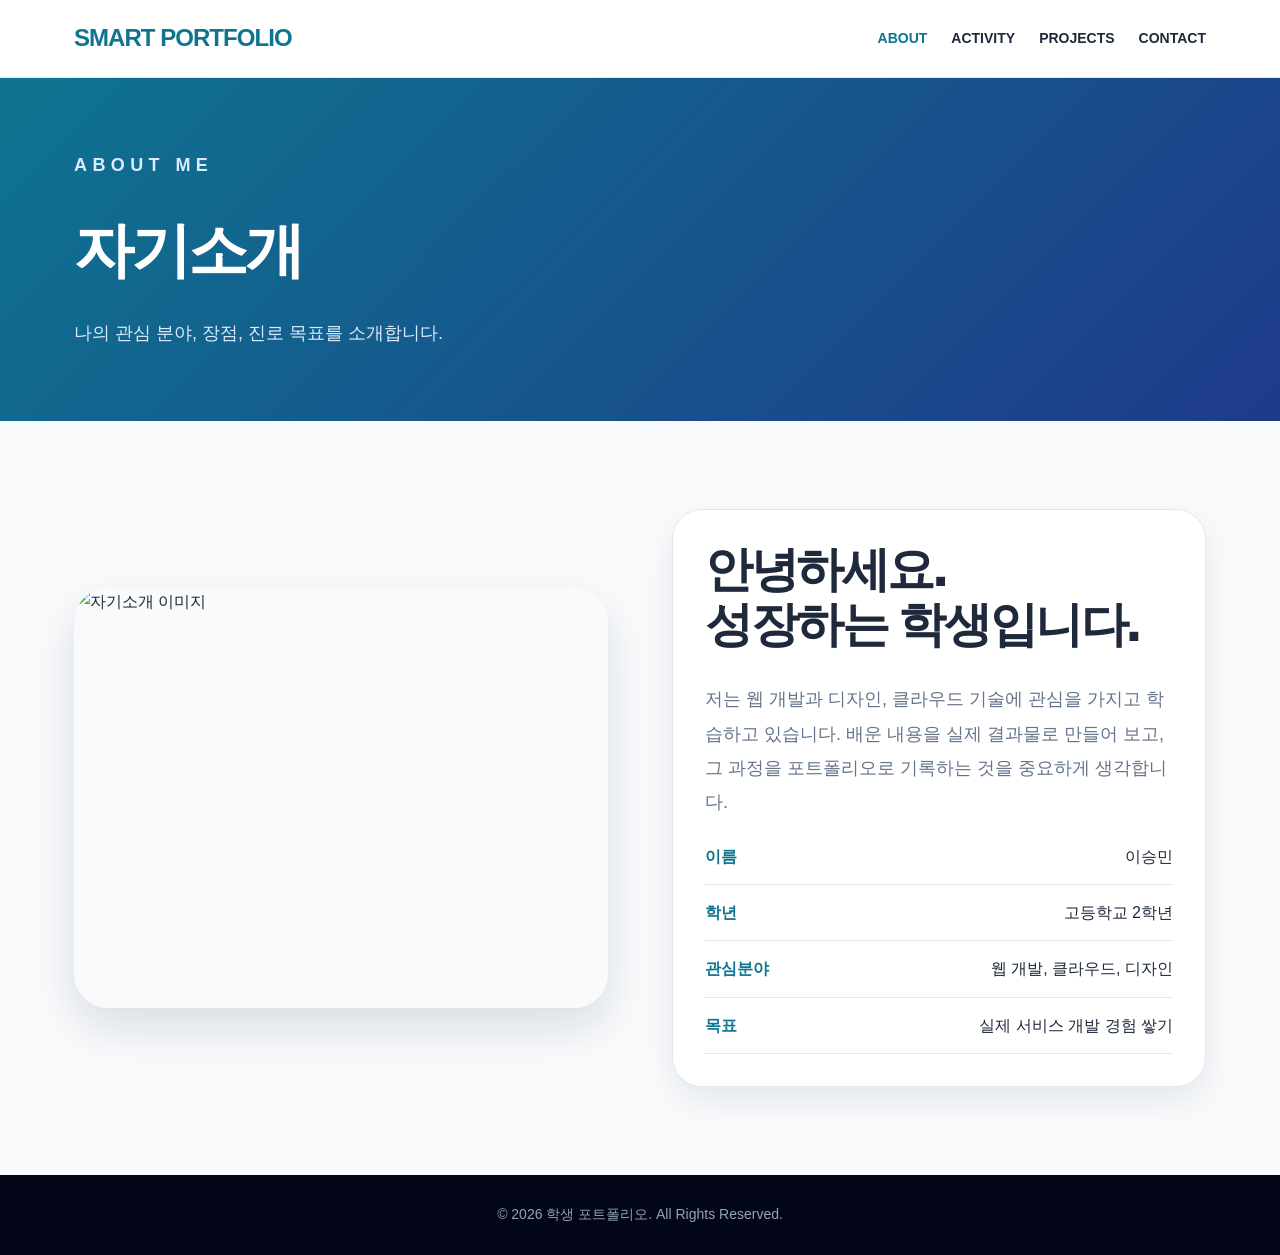
==== about.html @ fb825876 "Add files via upload" ====
<!DOCTYPE html>
<html lang="ko">
<head>
  <meta charset="UTF-8" />
  <meta name="viewport" content="width=device-width, initial-scale=1.0" />
  <title>자기소개 | 학생 포트폴리오</title>
  <link rel="stylesheet" href="css/style.css" />
</head>
<body>
  <header>
  <nav class="nav">
    <a href="index.html" class="logo">SMART PORTFOLIO</a>
    <ul class="menu">
      <li><a href="about.html" class="active">ABOUT</a></li>
      <li><a href="activity.html" class="">ACTIVITY</a></li>
      <li><a href="projects.html" class="">PROJECTS</a></li>
      <li><a href="contact.html" class="">CONTACT</a></li>
    </ul>
  </nav>
</header>
  <div class="page-title">
    <div class="page-title-inner">
      <p class="eyebrow">About Me</p>
      <h1>자기소개</h1>
      <p>나의 관심 분야, 장점, 진로 목표를 소개합니다.</p>
    </div>
  </div>

  <main>
    <section class="two-grid">
      <div class="detail-image">
        <img src="https://images.unsplash.com/photo-1522202176988-66273c2fd55f?q=80&w=1200&auto=format&fit=crop" alt="자기소개 이미지">
      </div>
      <div class="card">
        <h2 class="section-title">안녕하세요.<br>성장하는 학생입니다.</h2>
        <p class="lead">
          저는 웹 개발과 디자인, 클라우드 기술에 관심을 가지고 학습하고 있습니다. 배운 내용을 실제 결과물로 만들어 보고, 그 과정을 포트폴리오로 기록하는 것을 중요하게 생각합니다.
        </p>
        <div class="info-list">
          <div class="info-item"><strong>이름</strong><span>이승민</span></div>
          <div class="info-item"><strong>학년</strong><span>고등학교 2학년</span></div>
          <div class="info-item"><strong>관심분야</strong><span>웹 개발, 클라우드, 디자인</span></div>
          <div class="info-item"><strong>목표</strong><span>실제 서비스 개발 경험 쌓기</span></div>
        </div>
      </div>
    </section>
  </main>
  <footer>
  © 2026 학생 포트폴리오. All Rights Reserved.
</footer>
</body>
</html>
---- css/style.css ----
* {
  box-sizing: border-box;
  margin: 0;
  padding: 0;
}

html {
  scroll-behavior: smooth;
}

body {
  font-family: "Noto Sans KR", "Pretendard", Arial, sans-serif;
  background: #f8fafc;
  color: #1e293b;
  line-height: 1.7;
}

a {
  color: inherit;
  text-decoration: none;
}

img {
  display: block;
  width: 100%;
}

header {
  position: sticky;
  top: 0;
  z-index: 50;
  background: rgba(255, 255, 255, 0.88);
  backdrop-filter: blur(14px);
  border-bottom: 1px solid #e2e8f0;
}

.nav {
  max-width: 1180px;
  margin: 0 auto;
  padding: 18px 24px;
  display: flex;
  justify-content: space-between;
  align-items: center;
  gap: 24px;
}

.logo {
  font-size: 24px;
  font-weight: 900;
  color: #0e7490;
  letter-spacing: -0.04em;
}

.menu {
  display: flex;
  gap: 24px;
  list-style: none;
  font-size: 14px;
  font-weight: 800;
}

.menu a:hover,
.menu a.active {
  color: #0e7490;
}

.hero {
  position: relative;
  overflow: hidden;
  background: linear-gradient(135deg, #0e7490, #1e3a8a);
  color: white;
}

.hero::before {
  content: "";
  position: absolute;
  width: 420px;
  height: 420px;
  border-radius: 999px;
  background: rgba(34, 211, 238, 0.28);
  filter: blur(70px);
  right: 10%;
  top: 15%;
}

.hero-inner {
  position: relative;
  max-width: 1180px;
  margin: 0 auto;
  padding: 110px 24px;
  display: grid;
  grid-template-columns: 1.05fr 0.95fr;
  gap: 72px;
  align-items: center;
}

.eyebrow {
  color: #a5f3fc;
  text-transform: uppercase;
  letter-spacing: 0.3em;
  font-size: 14px;
  font-weight: 800;
  margin-bottom: 20px;
}

.hero h1 {
  font-size: clamp(44px, 7vw, 76px);
  line-height: 1.05;
  font-weight: 950;
  letter-spacing: -0.06em;
  margin-bottom: 28px;
}

.hero-desc {
  max-width: 560px;
  color: #e2e8f0;
  font-size: 19px;
  margin-bottom: 40px;
}

.button-group {
  display: flex;
  flex-wrap: wrap;
  gap: 14px;
}

.btn {
  display: inline-flex;
  align-items: center;
  justify-content: center;
  padding: 15px 25px;
  border-radius: 18px;
  font-weight: 900;
  transition: 0.25s ease;
  border: 1px solid transparent;
}

.btn-primary {
  background: white;
  color: #155e75;
  box-shadow: 0 16px 32px rgba(15, 23, 42, 0.24);
}

.btn-dark {
  background: #0f172a;
  color: white;
}

.btn-secondary {
  border-color: rgba(255, 255, 255, 0.36);
  color: white;
}

.btn-outline {
  border-color: #cbd5e1;
  color: #334155;
  background: white;
}

.btn:hover {
  transform: translateY(-3px);
}

.hero-card {
  position: relative;
  max-width: 430px;
  margin: 0 auto;
  padding: 24px;
  border-radius: 42px;
  background: rgba(255, 255, 255, 0.12);
  border: 1px solid rgba(255, 255, 255, 0.24);
  backdrop-filter: blur(20px);
  box-shadow: 0 30px 80px rgba(15, 23, 42, 0.28);
}

.hero-card img {
  height: 500px;
  object-fit: cover;
  border-radius: 30px;
}

.page-title {
  background: linear-gradient(135deg, #0e7490, #1e3a8a);
  color: white;
}

.page-title-inner {
  max-width: 1180px;
  margin: 0 auto;
  padding: 72px 24px;
}

.page-title h1 {
  font-size: clamp(38px, 5vw, 60px);
  font-weight: 950;
  letter-spacing: -0.05em;
  margin-bottom: 16px;
}

.page-title p {
  color: #dbeafe;
  font-size: 18px;
}

main section,
.section {
  max-width: 1180px;
  margin: 0 auto;
  padding: 88px 24px;
}

.section-kicker {
  color: #0e7490;
  text-transform: uppercase;
  letter-spacing: 0.22em;
  font-size: 14px;
  font-weight: 900;
  margin-bottom: 14px;
}

.section-title {
  font-size: clamp(32px, 4vw, 48px);
  font-weight: 950;
  line-height: 1.15;
  letter-spacing: -0.05em;
  margin-bottom: 30px;
}

.lead {
  color: #475569;
  font-size: 18px;
  line-height: 1.9;
}

.about-grid,
.two-grid {
  display: grid;
  grid-template-columns: 1fr 1fr;
  gap: 64px;
  align-items: center;
}

.card {
  background: white;
  border: 1px solid #e2e8f0;
  border-radius: 30px;
  padding: 32px;
  box-shadow: 0 14px 34px rgba(15, 23, 42, 0.08);
}

.stat-grid {
  display: grid;
  grid-template-columns: 1fr 1fr;
  gap: 18px;
}

.stat-card {
  padding: 32px;
  border-radius: 30px;
  background: white;
  border: 1px solid #e2e8f0;
  box-shadow: 0 14px 34px rgba(15, 23, 42, 0.08);
}

.stat-card.dark {
  background: #0f172a;
  color: white;
}

.stat-card.accent {
  grid-column: 1 / -1;
  background: #0e7490;
  color: white;
}

.stat-number {
  font-size: 52px;
  line-height: 1;
  font-weight: 950;
  color: #0e7490;
  margin-bottom: 12px;
}

.stat-card.dark .stat-number,
.stat-card.accent .stat-number {
  color: white;
}

.stat-label {
  color: #64748b;
  font-weight: 800;
}

.stat-card.dark .stat-label,
.stat-card.accent .stat-label {
  color: #cbd5e1;
}

.skills-wrap {
  max-width: none;
  background: white;
  border-top: 1px solid #e2e8f0;
  border-bottom: 1px solid #e2e8f0;
}

.skills-inner {
  max-width: 1180px;
  margin: 0 auto;
  padding: 88px 24px;
}

.skills-list {
  display: flex;
  flex-wrap: wrap;
  gap: 16px;
  margin-top: 40px;
}

.skill {
  padding: 15px 24px;
  border-radius: 18px;
  background: #f1f5f9;
  color: #1e293b;
  font-size: 18px;
  font-weight: 900;
  box-shadow: 0 8px 18px rgba(15, 23, 42, 0.05);
  transition: 0.25s ease;
}

.skill:hover {
  background: #0e7490;
  color: white;
  transform: translateY(-3px);
}

.project-grid,
.activity-grid {
  display: grid;
  grid-template-columns: repeat(3, 1fr);
  gap: 28px;
  margin-top: 50px;
}

.project-card {
  overflow: hidden;
  border-radius: 34px;
  background: white;
  border: 1px solid #e2e8f0;
  box-shadow: 0 18px 40px rgba(15, 23, 42, 0.08);
  transition: 0.3s ease;
}

.project-card:hover {
  transform: translateY(-8px);
  box-shadow: 0 28px 60px rgba(15, 23, 42, 0.14);
}

.project-card img {
  height: 250px;
  object-fit: cover;
}

.project-body {
  padding: 30px;
}

.project-body h3,
.card h3 {
  font-size: 24px;
  line-height: 1.3;
  letter-spacing: -0.04em;
  margin-bottom: 16px;
}

.project-body p,
.card p {
  color: #64748b;
  margin-bottom: 24px;
}

.project-link {
  color: #0e7490;
  font-weight: 950;
}

.info-list {
  display: grid;
  gap: 14px;
  margin-top: 24px;
}

.info-item {
  display: flex;
  justify-content: space-between;
  gap: 16px;
  padding-bottom: 14px;
  border-bottom: 1px solid #e2e8f0;
}

.info-item strong {
  color: #0e7490;
  min-width: 110px;
}

.timeline {
  display: grid;
  gap: 18px;
  margin-top: 40px;
}

.timeline-item {
  background: white;
  border-left: 6px solid #0e7490;
  border-radius: 22px;
  padding: 26px;
  border-top: 1px solid #e2e8f0;
  border-right: 1px solid #e2e8f0;
  border-bottom: 1px solid #e2e8f0;
  box-shadow: 0 12px 28px rgba(15, 23, 42, 0.06);
}

.timeline-item span {
  display: inline-block;
  color: #0e7490;
  font-weight: 900;
  margin-bottom: 8px;
}

.detail-image {
  border-radius: 34px;
  overflow: hidden;
  box-shadow: 0 20px 46px rgba(15, 23, 42, 0.12);
}

.detail-image img {
  height: 420px;
  object-fit: cover;
}

.badge-list {
  display: flex;
  flex-wrap: wrap;
  gap: 10px;
  margin: 22px 0;
}

.badge {
  background: #e0f2fe;
  color: #075985;
  border-radius: 999px;
  padding: 8px 14px;
  font-weight: 900;
  font-size: 14px;
}

.contact {
  max-width: none;
  background: #0f172a;
  color: white;
}

.contact-inner {
  max-width: 1180px;
  margin: 0 auto;
  padding: 88px 24px;
  text-align: center;
}

.contact .section-title {
  margin-bottom: 24px;
}

.contact p {
  color: #cbd5e1;
  max-width: 680px;
  margin: 0 auto 38px;
  font-size: 18px;
}

footer {
  background: #020617;
  color: #94a3b8;
  text-align: center;
  padding: 28px 16px;
  font-size: 14px;
}

@media (max-width: 900px) {
  .hero-inner,
  .about-grid,
  .two-grid,
  .project-grid,
  .activity-grid {
    grid-template-columns: 1fr;
  }

  .hero-inner {
    padding: 80px 24px;
  }

  .hero-card img {
    height: 420px;
  }

  .menu {
    gap: 14px;
    flex-wrap: wrap;
    justify-content: flex-end;
  }
}

@media (max-width: 560px) {
  .nav {
    align-items: flex-start;
    flex-direction: column;
  }

  .menu {
    justify-content: flex-start;
  }

  .hero-inner,
  main section,
  .section,
  .skills-inner,
  .contact-inner,
  .page-title-inner {
    padding-left: 18px;
    padding-right: 18px;
  }

  .hero-card img,
  .detail-image img {
    height: 340px;
  }

  .stat-grid {
    grid-template-columns: 1fr;
  }

  .stat-card.accent {
    grid-column: auto;
  }

  .info-item {
    flex-direction: column;
    gap: 4px;
  }
}
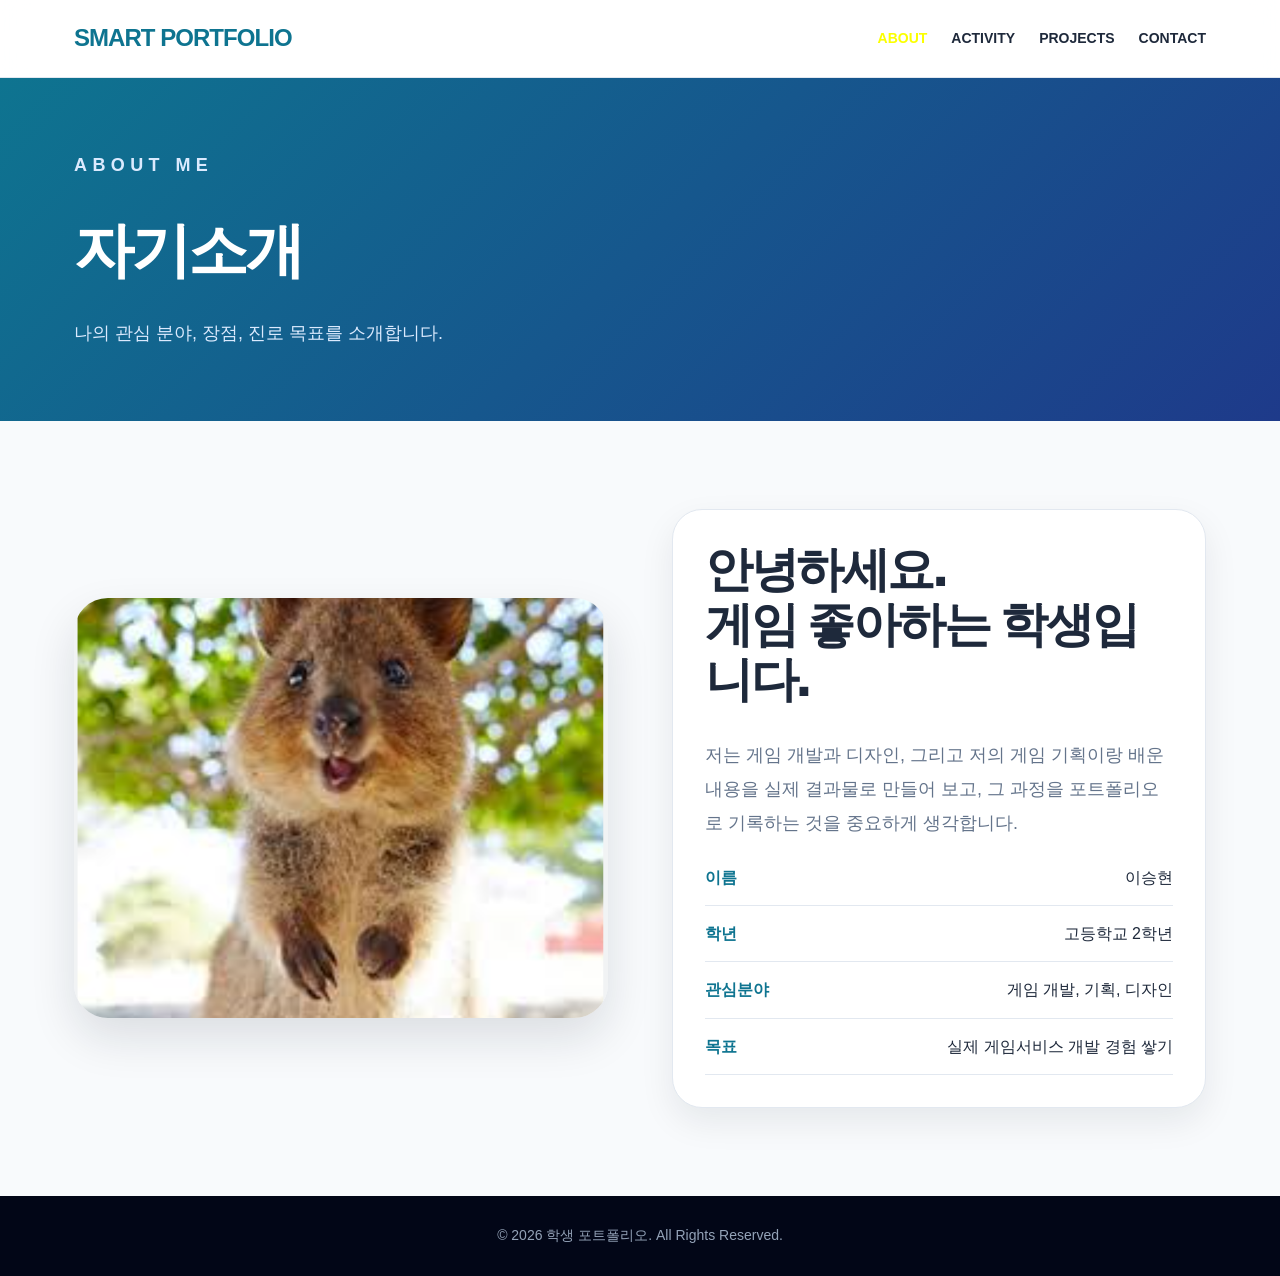
==== commit 757ac3b3: "Add files via upload" ====
--- a/about.html
+++ b/about.html
@@ -29,18 +29,18 @@
   <main>
     <section class="two-grid">
       <div class="detail-image">
-        <img src="https://images.unsplash.com/photo-1522202176988-66273c2fd55f?q=80&w=1200&auto=format&fit=crop" alt="자기소개 이미지">
+        <img src="images/12.png" alt="자기소개 이미지">
       </div>
       <div class="card">
-        <h2 class="section-title">안녕하세요.<br>성장하는 학생입니다.</h2>
+        <h2 class="section-title">안녕하세요.<br>게임 좋아하는 학생입니다.</h2>
         <p class="lead">
-          저는 웹 개발과 디자인, 클라우드 기술에 관심을 가지고 학습하고 있습니다. 배운 내용을 실제 결과물로 만들어 보고, 그 과정을 포트폴리오로 기록하는 것을 중요하게 생각합니다.
+          저는 게임 개발과 디자인, 그리고 저의 게임 기획이랑 배운 내용을 실제 결과물로 만들어 보고, 그 과정을 포트폴리오로 기록하는 것을 중요하게 생각합니다.
         </p>
         <div class="info-list">
-          <div class="info-item"><strong>이름</strong><span>이승민</span></div>
+          <div class="info-item"><strong>이름</strong><span>이승현</span></div>
           <div class="info-item"><strong>학년</strong><span>고등학교 2학년</span></div>
-          <div class="info-item"><strong>관심분야</strong><span>웹 개발, 클라우드, 디자인</span></div>
-          <div class="info-item"><strong>목표</strong><span>실제 서비스 개발 경험 쌓기</span></div>
+          <div class="info-item"><strong>관심분야</strong><span>게임 개발, 기획, 디자인</span></div>
+          <div class="info-item"><strong>목표</strong><span>실제 게임서비스 개발 경험 쌓기</span></div>
         </div>
       </div>
     </section>
--- a/css/style.css
+++ b/css/style.css
@@ -61,14 +61,14 @@
 
 .menu a:hover,
 .menu a.active {
-  color: #0e7490;
+  color: #fbff00;
 }
 
 .hero {
   position: relative;
   overflow: hidden;
-  background: linear-gradient(135deg, #0e7490, #1e3a8a);
-  color: white;
+  background: linear-gradient(135deg, #00ff9d, #0099ff);
+  color: rgb(0, 26, 255);
 }
 
 .hero::before {
@@ -77,7 +77,7 @@
   width: 420px;
   height: 420px;
   border-radius: 999px;
-  background: rgba(34, 211, 238, 0.28);
+  background: rgba(1, 255, 13, 0.28);
   filter: blur(70px);
   right: 10%;
   top: 15%;
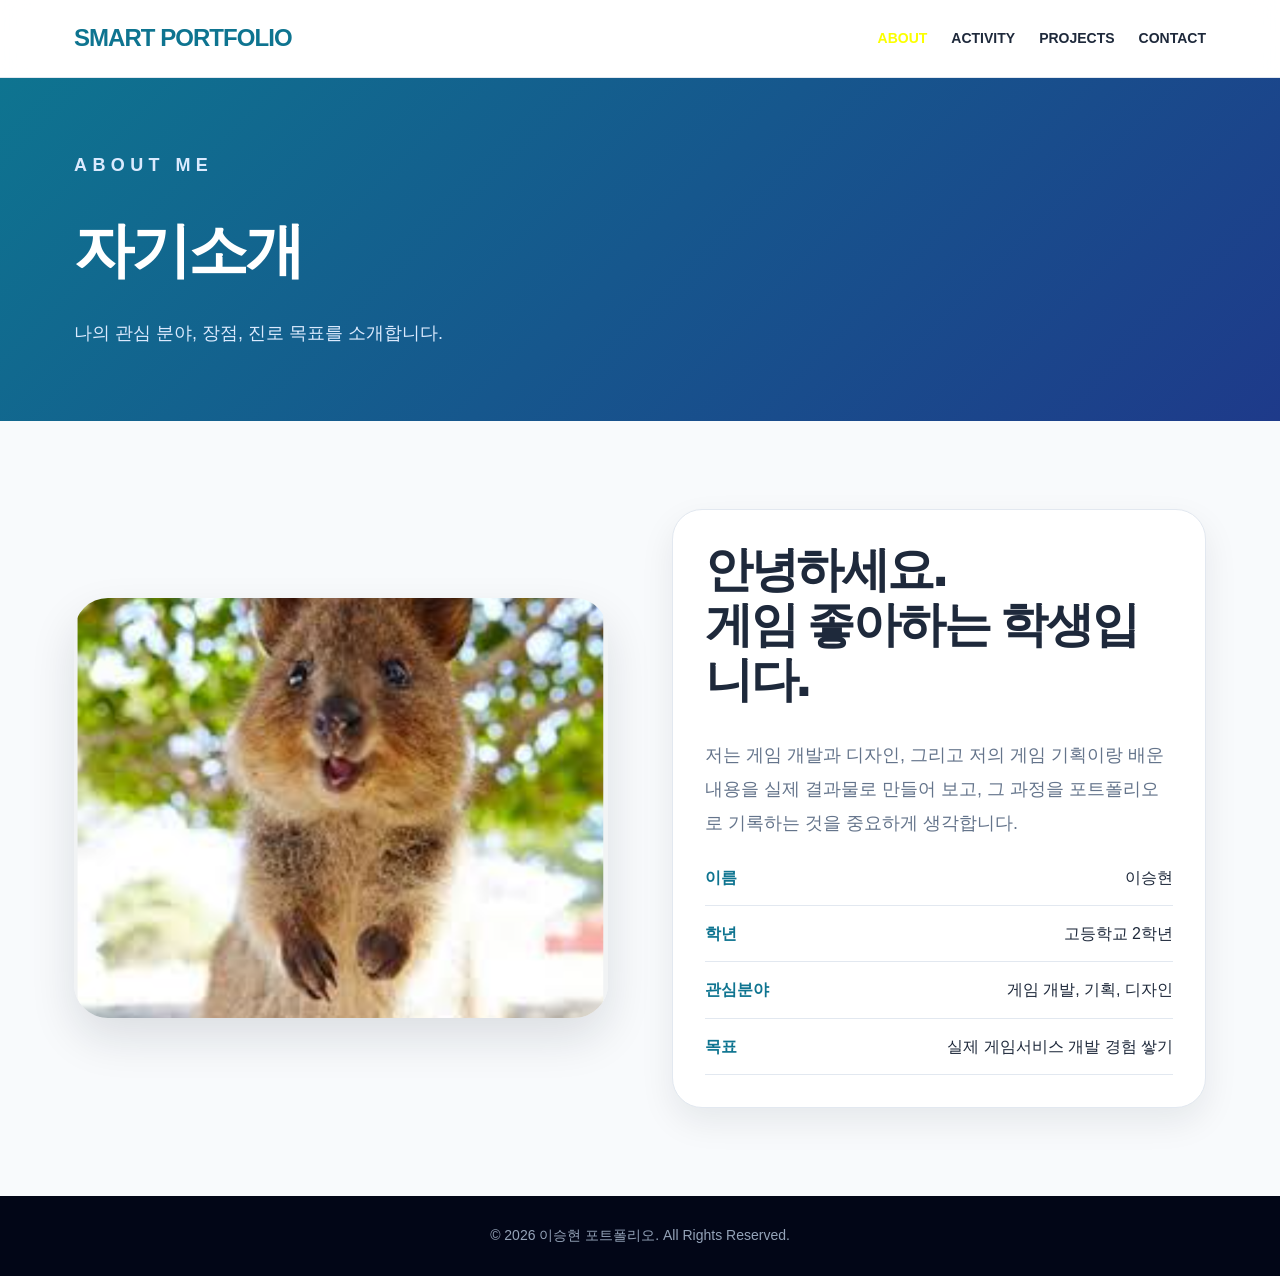
==== commit 88089f21: "Add files via upload" ====
--- a/about.html
+++ b/about.html
@@ -3,7 +3,7 @@
 <head>
   <meta charset="UTF-8" />
   <meta name="viewport" content="width=device-width, initial-scale=1.0" />
-  <title>자기소개 | 학생 포트폴리오</title>
+  <title>자기소개 | 이승현 포트폴리오</title>
   <link rel="stylesheet" href="css/style.css" />
 </head>
 <body>
@@ -46,7 +46,7 @@
     </section>
   </main>
   <footer>
-  © 2026 학생 포트폴리오. All Rights Reserved.
+  © 2026 이승현 포트폴리오. All Rights Reserved.
 </footer>
 </body>
 </html>
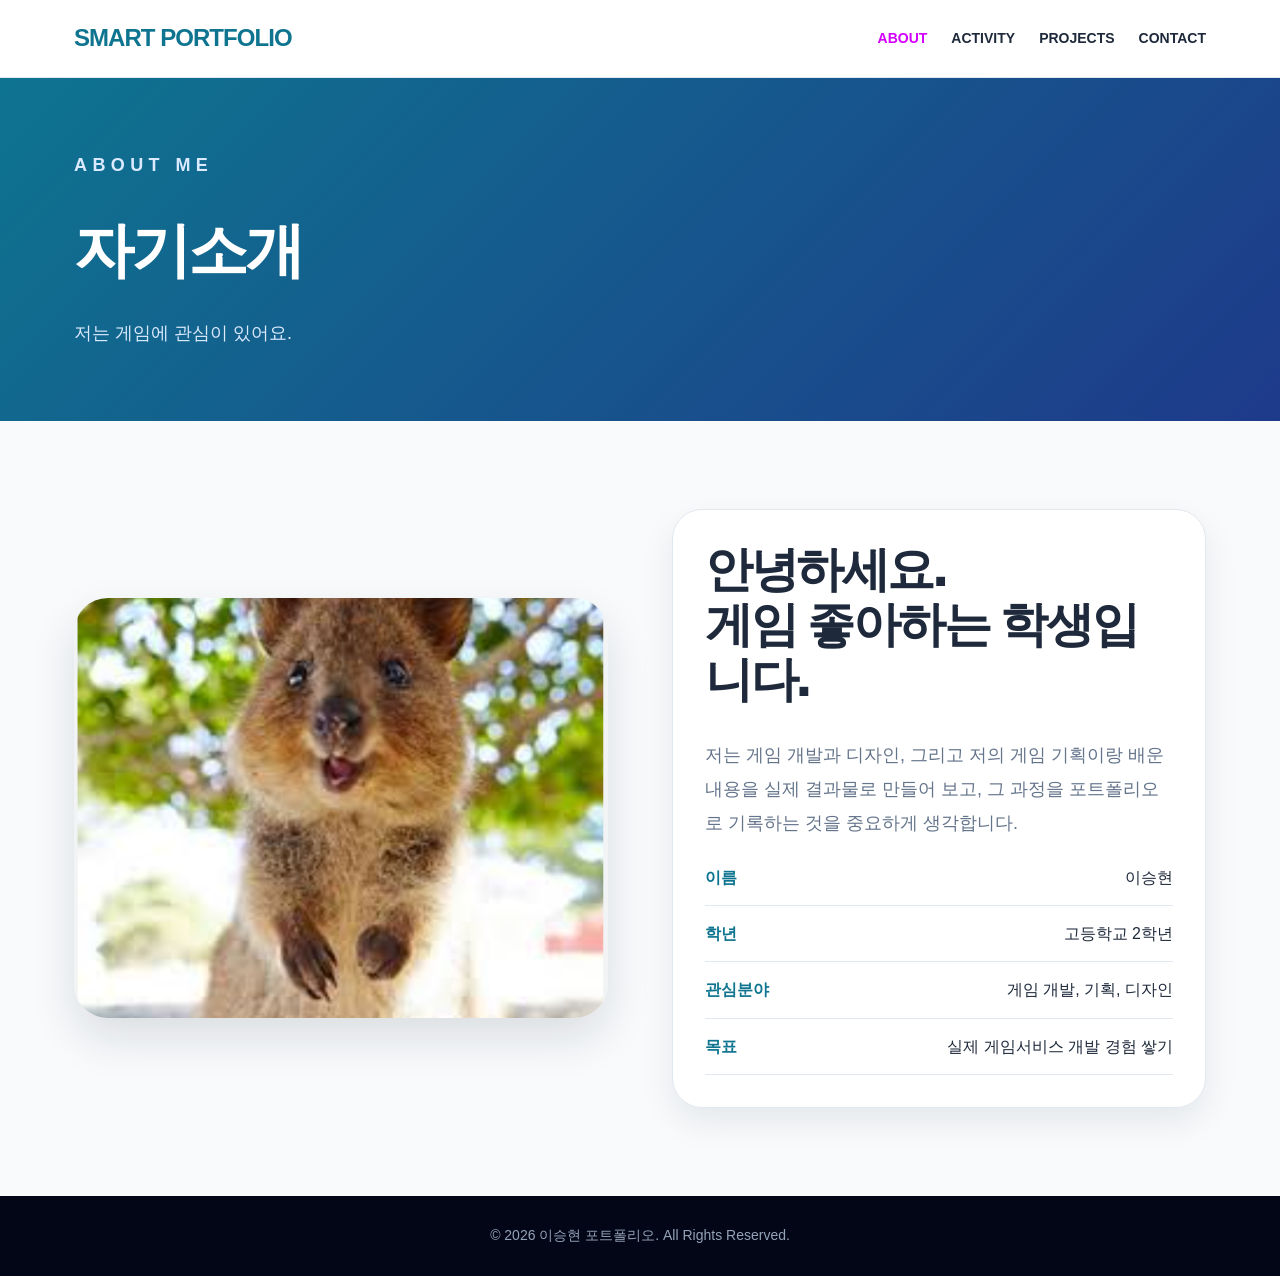
==== commit d91026a9: "Add files via upload" ====
--- a/about.html
+++ b/about.html
@@ -22,7 +22,7 @@
     <div class="page-title-inner">
       <p class="eyebrow">About Me</p>
       <h1>자기소개</h1>
-      <p>나의 관심 분야, 장점, 진로 목표를 소개합니다.</p>
+      <p>저는 게임에 관심이 있어요.</p>
     </div>
   </div>
 
--- a/css/style.css
+++ b/css/style.css
@@ -61,7 +61,7 @@
 
 .menu a:hover,
 .menu a.active {
-  color: #fbff00;
+  color: #d400ff;
 }
 
 .hero {
